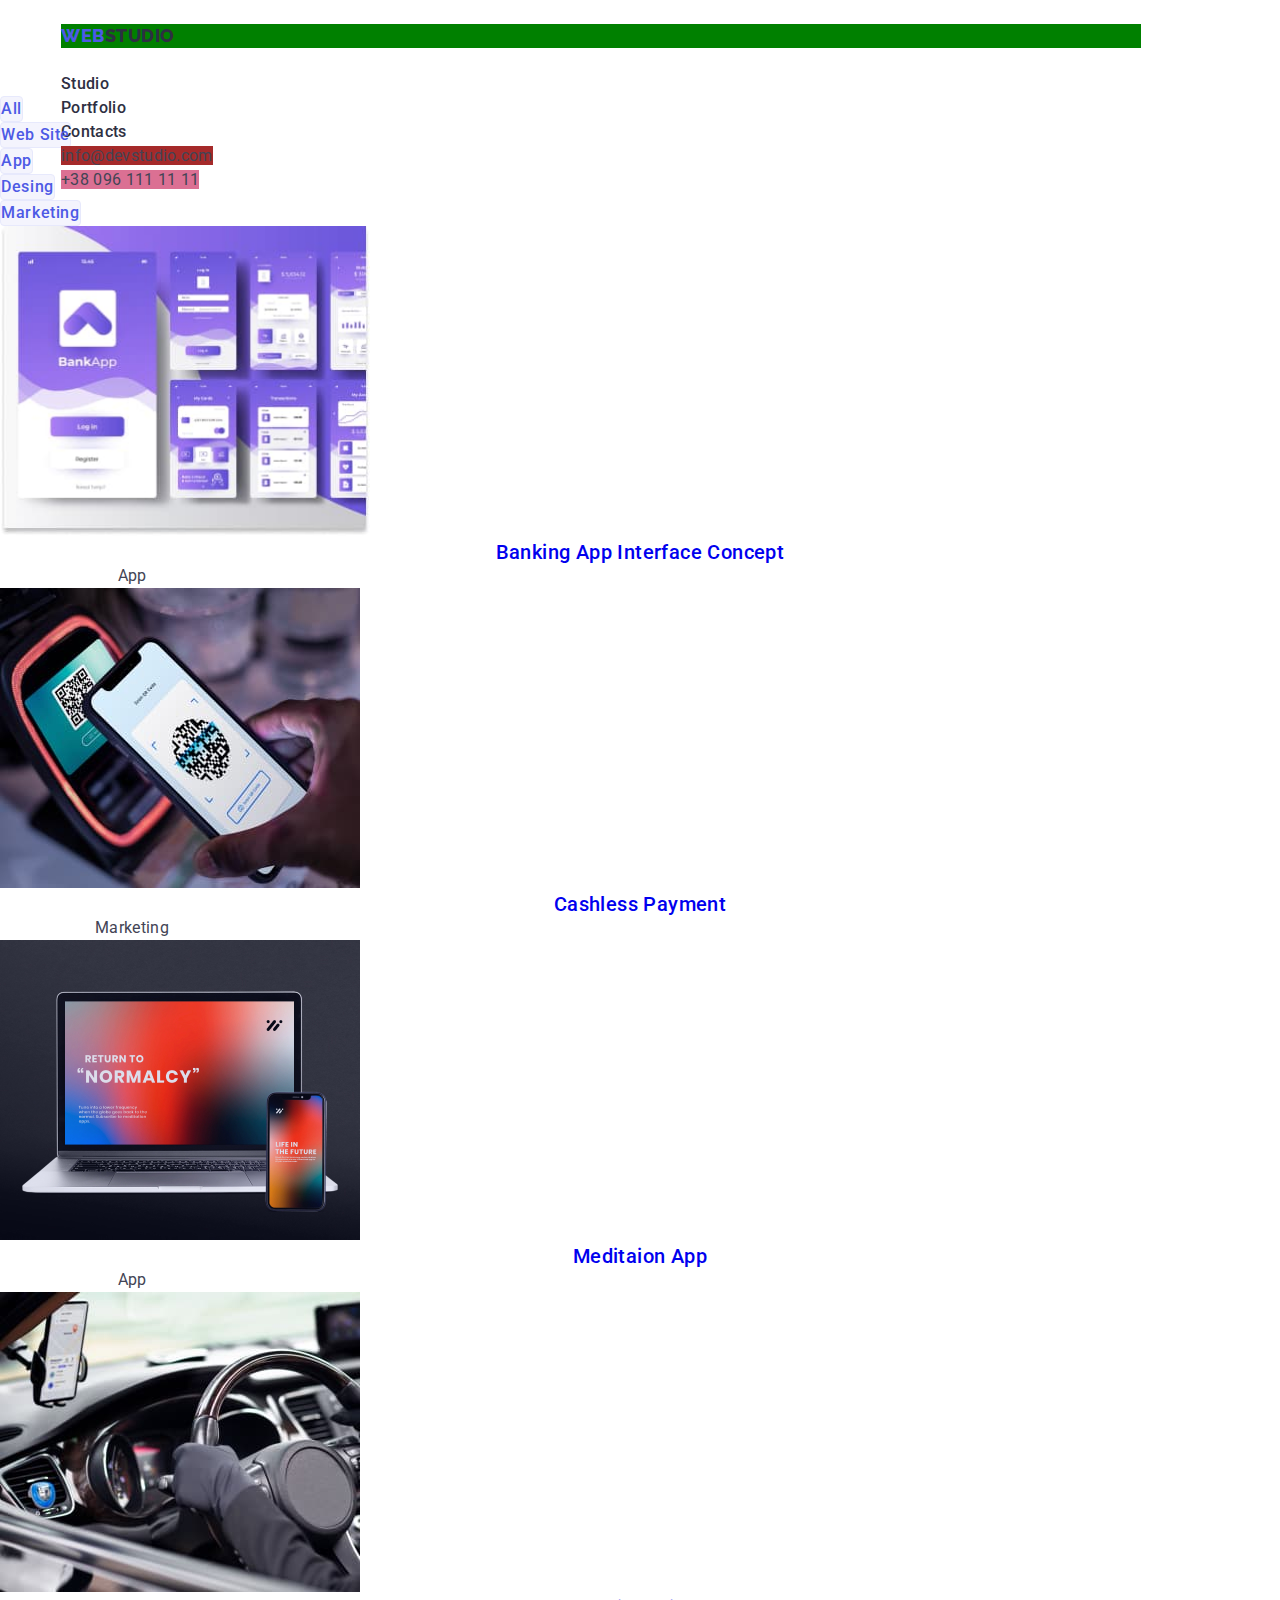
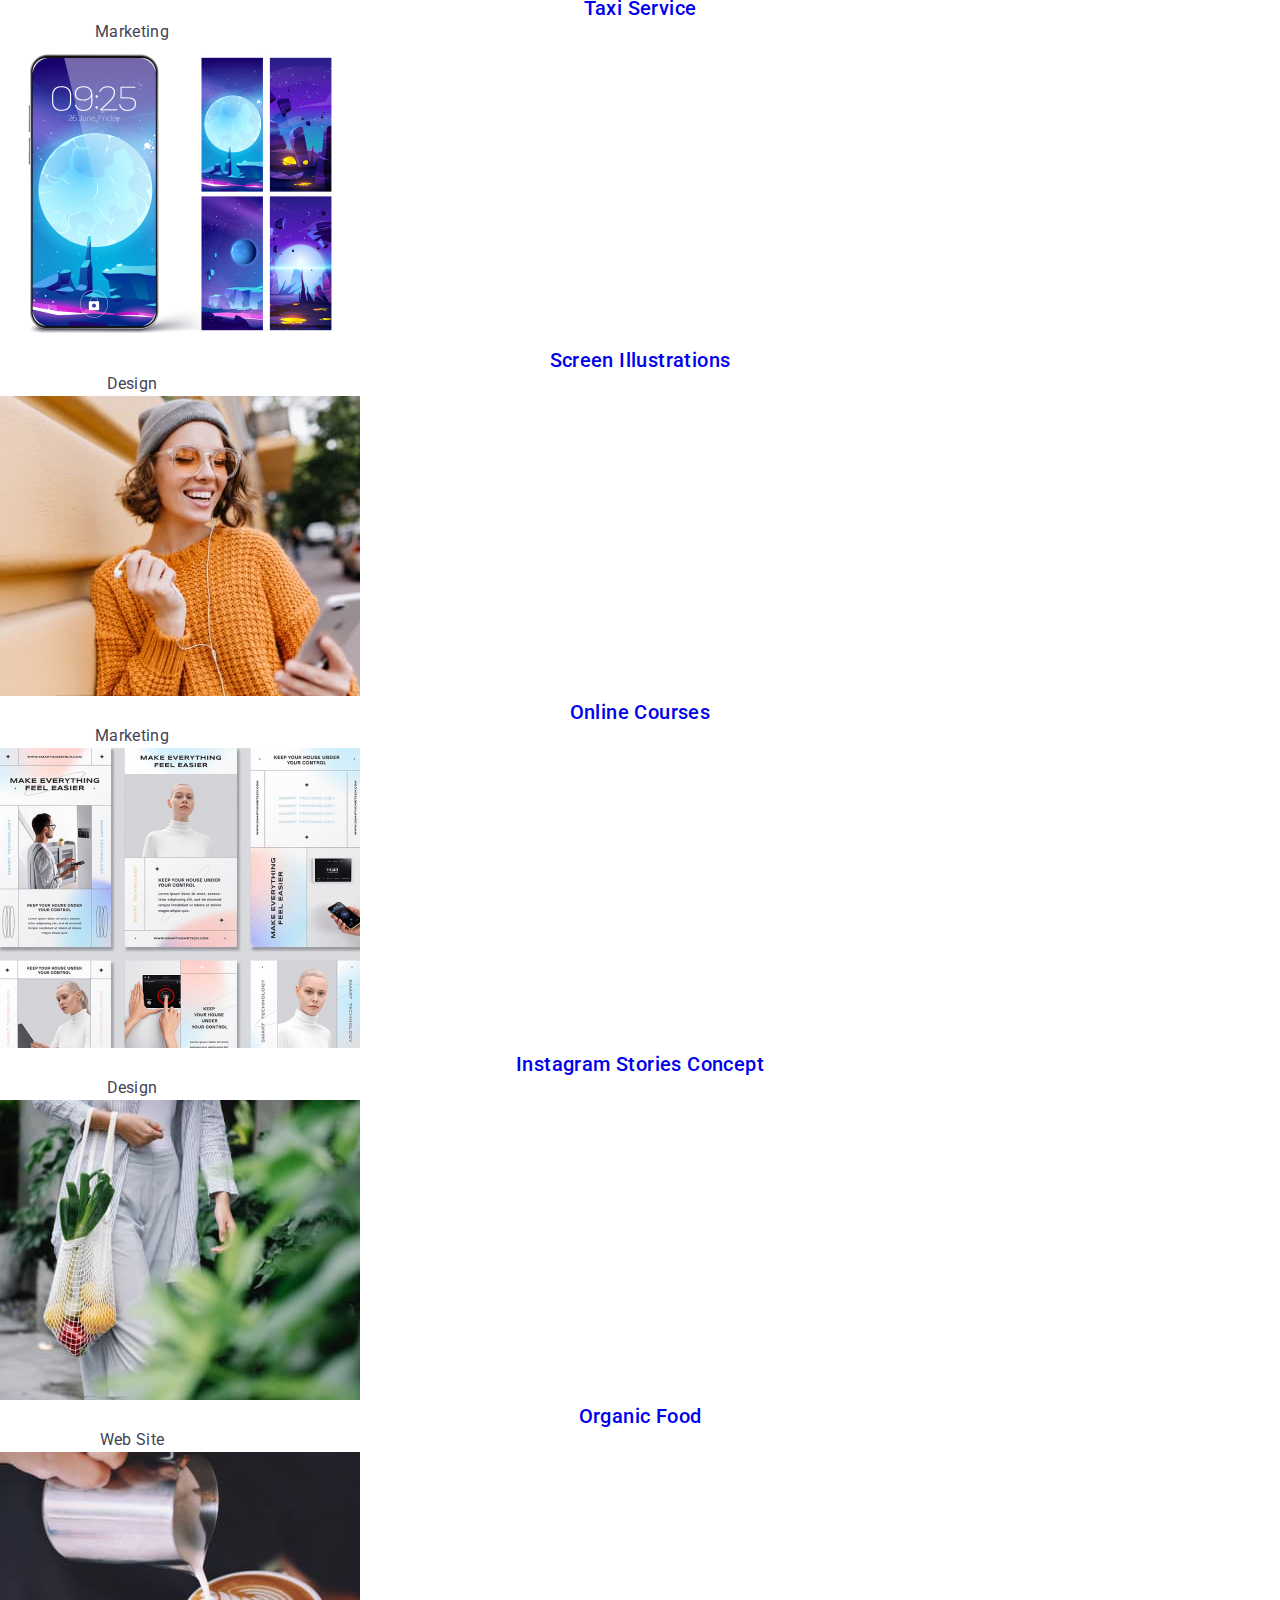
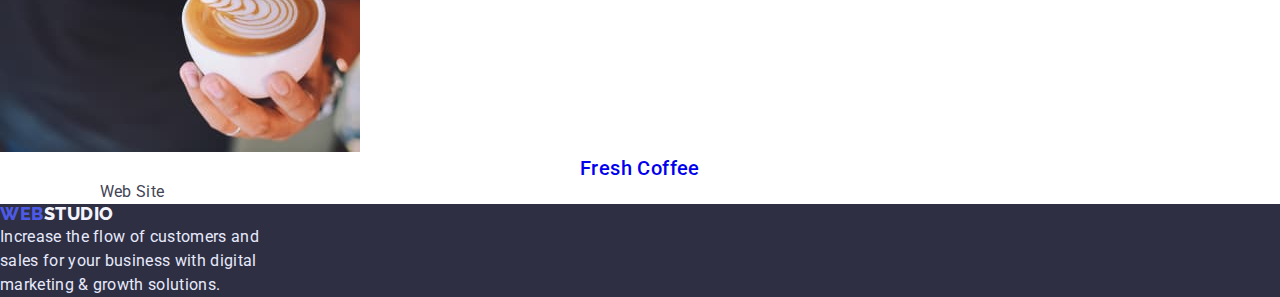
==== portfolio.html @ 1b5f2cb6 "Add files via upload" ====
<!DOCTYPE html>
<html lang="en">
<head>
    <meta charset="UTF-8">
    <meta http-equiv="X-UA-Compatible" content="IE=edge">
    <meta name="viewport" content="width=device-width, initial-scale=1.0">
    <title>Portfolio</title>

    <link rel="stylesheet" href="https://cdnjs.cloudflare.com/ajax/libs/modern-normalize/1.1.0/modern-normalize.min.css" 
    integrity="sha512-wpPYUAdjBVSE4KJnH1VR1HeZfpl1ub8YT/NKx4PuQ5NmX2tKuGu6U/JRp5y+Y8XG2tV+wKQpNHVUX03MfMFn9Q==" 
    crossorigin="anonymous" 
    referrerpolicy="no-referrer" 
    />

    <link rel="preconnect" href="https://fonts.googleapis.com">
    <link rel="preconnect" href="https://fonts.gstatic.com" crossorigin>
    <link href="https://fonts.googleapis.com/css2?family=Raleway:wght@800&family=Roboto:wght@400;500;700;900&display=swap" rel="stylesheet"
    />

    <link rel="stylesheet" href="./css/styles.css"
    />

<body>
    <header class="header">
        <div class="container">
            <nav>  
                <a class="link-logo" href="./index.html"><span>Web</span> Studio</a>
                <ul>
                    <li class="list"> 
                        <a class="site-nav" href="./index.html">Studio</a>
                    </li>
                    <li class="list">
                        <a class="site-nav" href="./portfolio.html">Portfolio</a>
                    </li>
                    <li class="list">
                        <a class="site-nav" href="#">Contacts</a>
                    </li>
                </ul>
            </nav>
            <ul>
                <li class="list"><a class="site-link mail-position" href="mailto:info@devstudio.com">info@devstudio.com</a></li>
                <li class="list"><a class="site-link tell-position" href="tell:+380961111111">+38 096 111 11 11</a></li>
            </ul> 
        </div>
    </header>

    <main>
        <section>
            <h1 class="visually-hidden" >Gallery</h1>
            <ul>
                <li class="list">
                    <button class="btn" type="button" >All</button>
                </li>

                <li class="list">
                    <button class="btn" type="button" >Web Site</button>
                </li>

                <li class="list">
                    <button class="btn" type="button" >App</button>
                </li>

                <li class="list">
                    <button class="btn" type="button" >Desing</button>
                </li>

                <li class="list">
                    <button class="btn" type="button" >Marketing</button>
                </li>

            </li>  
            <ul>
                <li class="list"> 
                    <a class="work-examples" href="#">
                        <img width="370" src="./images/banking-app.jpg" alt="Banking app" >
                        <div class="">
                            <h2 class="heading-three">Banking App Interface Concept</h2>
                        </div>
                        <div>
                        <p class="text-about" >App</p>
                        </div>
                    </a>
                </li>
                <li class="list">
                    <a class="work-examples" href="#">
                        <img width="360" src="./images/cashless-payment.jpg" alt="Cashless Payment" >
                        <h2 class="heading-three">Cashless Payment</h2>
                        <p class="text-about" >Marketing</p>
                </li>
                <li class="list">
                    <a class="work-examples" href="#">
                        <img width="360" src="./images/meditaion-app.jpg" alt="Laptop" >
                        <h2 class="heading-three">Meditaion App</h2>
                        <p class="text-about" >App</p>
                    </a>
                </li>
                <li class="list">
                    <a class="work-examples" href="#">
                        <img width="360" src="./images/taxi.jpg" alt="Car" >
                        <h2 class="heading-three">Taxi Service</h2>
                        <p class="text-about" >Marketing</p>
                    </a>
                </li>
                <li class="list">
                    <a class="work-examples" href="#">
                        <img width="360" src="./images/screenshoots.jpg" alt="Screenshoots" >
                        <h2 class="heading-three">Screen Illustrations</h2>
                        <p class="text-about" >Design</p>
                    </a>
                </li>
                <li class="list">
                    <a class="work-examples" href="#">
                        <img width="360" src="./images/online-courses.jpg" alt="The girl is talking" >
                        <h2 class="heading-three">Online Courses</h2>
                        <p class="text-about" >Marketing</p>
                    </a>
                </li>
                <li class="list">
                    <a class="work-examples" href="#">
                        <img width="360" src="./images/instagram-stories.jpg" alt="Instagram Stories Concept" >
                        <h2 class="heading-three">Instagram Stories Concept</h2>
                        <p class="text-about" >Design</p>
                    </a>
                </li>
                <li class="list">
                    <a class="work-examples" href="#">
                        <img width="360" src="./images/organic-food.jpg" alt="Organic Food" >
                        <h2 class="heading-three">Organic Food</h2>
                        <p class="text-about" >Web Site</p>
                    </a>
                </li>
                <li class="list">
                    <a class="work-examples" href="#">
                        <img width="360" src="./images/fresh-coffee.jpg" alt="Fresh Coffee" >
                        <h2 class="heading-three">Fresh Coffee</h2>
                        <p class="text-about" >Web Site</p>
                    </a>
                </li>
            </ul>
        </section>
        
    </main>
    
    <footer class="footer" >
        <a class="link-logo-footer" href="./index.html"><span>Web</span> Studio</a>
        <p class="footer-p">Increase the flow of customers and sales for your business with digital marketing & growth solutions.</p>
    </footer>
</body>
</html>
---- css/styles.css ----
body{
    font-family: 'Roboto', sans-serif;
    color: var(--navy-blue);
    background-color:var(--snow-white);
}

 :root{
    --snow-white: #ffffff;
    --iris : #4D5AE5;
    --ocean: #404BBF;
    --navy-blue: #2E2F42;
    --green: #31D0AA;
    --slate: #434455;
    --light-slate: #8E8F99;
    --cornflower: #E7E9FC;
    --cloud: #F4F4FD;

    --main-margin: 120px;
 }

 *,
 *::before,
 *::after {
    margin: 0;
    padding: 0;
 }

.container{
    max-width: 1158px;
    margin: 0 auto;
    padding-left: 15px;
    padding-right: 15px;
}

/* Приховування заголовка */

 .visually-hidden {
    position: absolute;
    width: 1px;
    height: 1px;
    margin: -1px;
    border: 0;
    padding: 0;
    
    white-space: nowrap;
    clip-path: inset(100%);
    clip: rect(0 0 0 0);
    overflow: hidden;
  }

/* GENERAL CLASSES*/
/*HEADER*/

.header{
    height: 72px;
}

.link-logo{
    font-family: 'Raleway';
    font-weight: 800;
    font-size: 18px;
    line-height: 1.33;
    display: flex;
    align-items: center;
    letter-spacing: 0.03em;
    text-transform: uppercase;
    color: var(--navy-blue);
    text-decoration: none;

    margin-top: 24px;
    margin-bottom: 24px;
    margin-right: 78px;
    background-color: green;
}

.link-logo span{
    font-family: 'Raleway';
    font-weight: 800;
    font-size: 18px;
    line-height: 1.33;
    display: flex;
    align-items: center;
    letter-spacing: 0.03em;
    text-transform: uppercase;
    color: var(--iris);
    text-decoration: none;
}

.position{
    display:flex;
}

.site-position{
    margin-top: 24px;
    margin-bottom: 24px;
    margin-right: 332px;
    background-color: red;
}

.list{
list-style: none;
}

.nav-position {
    margin: 0 40px;
}

.site-nav {
    font-weight: 500;
    font-size: 16px;
    line-height: 1.5;
    letter-spacing: 0.02em;
    color: var(--navy-blue);
    text-decoration: none;
}


.site-nav:hover,
.site-nav:focus {
    font-weight: 500;
    font-size: 16px;
    line-height: 1.5;
    letter-spacing: 0.02em;
    color: var(--ocean);
}

.site-link {
    font-size: 16px;
    line-height: 1.5;
    letter-spacing: 0.02em;
    color: var(--slate);
    text-decoration: none;
}

.mail-position{
    background-color: brown;
    margin-top: 24px;
    margin-bottom: 24px;
    margin-right: 40px;
}

.tell-position {
    background-color: palevioletred;
    margin-top: 24px;
    margin-bottom: 24px;
    margin-right: 156px;
}

.site-link:hover,
.site-link:focus {
    font-size: 16px;
    line-height: 1.5;
    letter-spacing: 0.02em;
    color: var(--ocean);
}

/*MAIN*/

.section {
    margin-top: var(--main-margin);
}
.section-one {
    background-color: var(--navy-blue);
    width: 1440px;
    height: 600px;

}

.hero-title {
    font-weight: 700;
    font-size: 56px;
    line-height: 1.07;
    text-align: center;
    letter-spacing: 0.02em;
    color: var(--snow-white);

    padding: 188px 473px 48px 473px;
}

.button-service {
    font-family: inherit;
    font-weight: 500;
    font-size: 16px;
    line-height: 1.5;
    display: flex;
    align-items: center;
    letter-spacing: 0.04em;
    color: var(--snow-white);

    background-color: var(--iris);
    box-shadow: 0px 4px 4px rgba(0, 0, 0, 0.15);
    border-radius: 4px;

    padding: 16px 32px;
    margin: 0 635px 188px 646px;

}

.button-service:hover {
    background: var(--ocean);
    cursor: pointer;
} 

.section-three{
    background-color: var(--cloud);

    padding: 120px 156px 120px 156px;
}

.heading-two{
    font-weight: 700;
    font-size: 36px;
    line-height: 1.11;
    text-align: center;
    letter-spacing: 0.02em;
    text-transform: capitalize;

    margin-bottom: 72px;

}

.team-list{
    background-color: var(--snow-white);
    max-width: 264px;
    min-width: 264px;
}

.heading-position{
   padding: 32px 16px;
    background-color: gold;
}

.heading-position h3{
    margin-top: 0;
    margin-bottom: 8px;
    background-color: red;
}

.heading-position p {

background-color: green;
}

.heading-three{
    font-weight: 500;
    font-size: 20px;
    line-height: 1.2;
    text-align: center;
    letter-spacing: 0.02em;
}

.text-about {
    font-size: 16px;
    line-height: 1.5;
    text-align: center;
    letter-spacing: 0.02em;
    color: var(--slate);

    max-width: 264px;
}

/* FOOTER*/

.footer {
    background-color: var(--navy-blue);
}

.footer-p {
    font-size: 16px;
    line-height: 1.5;
    letter-spacing: 0.02em;
    color: var(--cornflower);

    max-width: 264px;
}

.link-logo-footer {
    font-family: 'Raleway';
    font-weight: 800;
    font-size: 18px;
    line-height: 1.16;
    display: flex;
    align-items: center;
    letter-spacing: 0.03em;
    text-transform: uppercase;
    color: var(--cloud);
    text-decoration: none;
}

.link-logo-footer span {
    font-family: 'Raleway';
    font-weight: 800;
    font-size: 18px;
    line-height: 1.16;
    display: flex;
    align-items: center;
    letter-spacing: 0.03em;
    text-transform: uppercase;
    color: var(--iris);
    text-decoration: none;
}

/*PORTFOLIO CLASSES*/

.btn {
    background: var(--cloud);
    border: 1px solid var(--cornflower);
    border-radius: 4px;

    font-family: inherit;
    font-weight: 500;
    font-size: 16px;
    line-height: 1.5;
    display: flex;
    align-items: center;
    text-align: center;
    letter-spacing: 0.04em;
    color: var(--iris);
}

.btn:hover,
.btn:focus {
    cursor: pointer;

    background: var(--ocean);
    box-shadow: 0px 3px 1px rgba(0, 0, 0, 0.1), 0px 2px 1px rgba(0, 0, 0, 0.08), 0px 2px 2px rgba(0, 0, 0, 0.12);
    border-radius: 4px;

    font-weight: 500;
    font-size: 16px;
    line-height: 1.5;
    display: flex;
    align-items: center;
    letter-spacing: 0.04em;
    color: var(--snow-white);
}

.work-examples  {
    text-decoration: none;
}
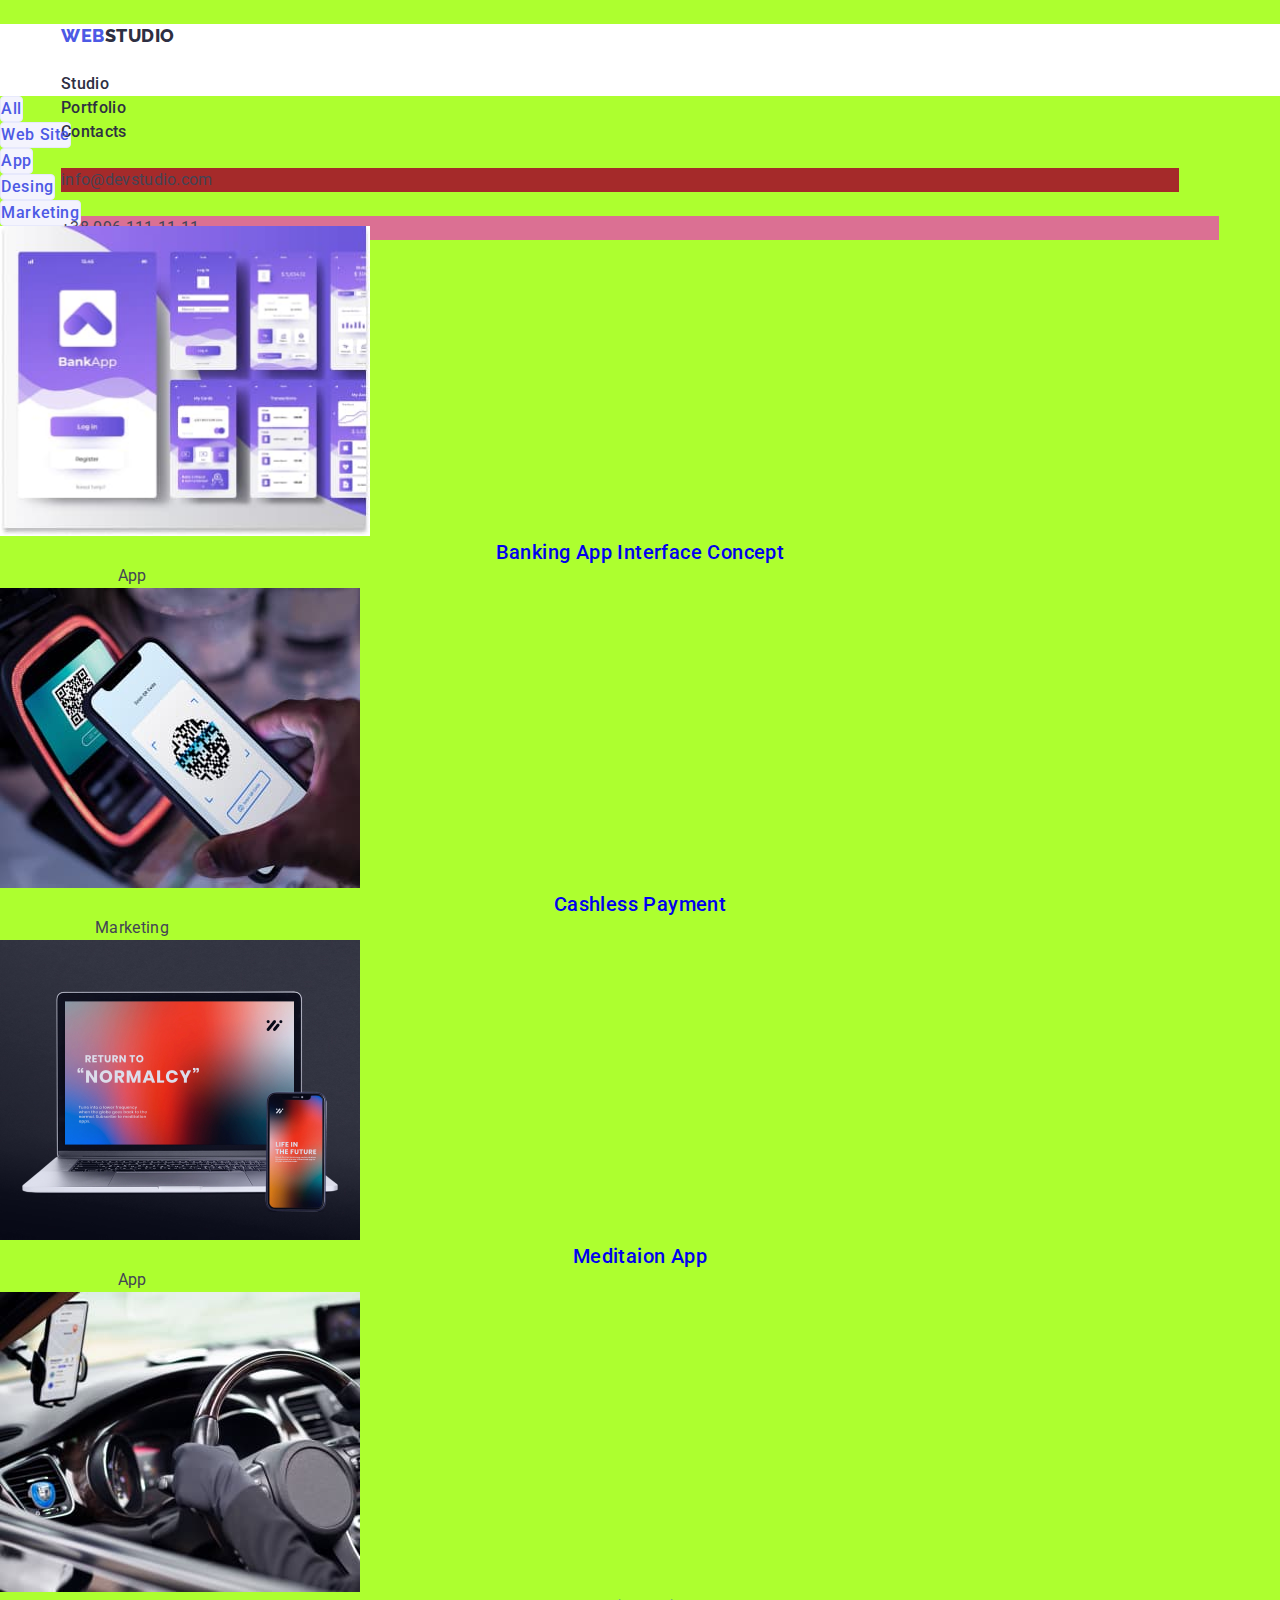
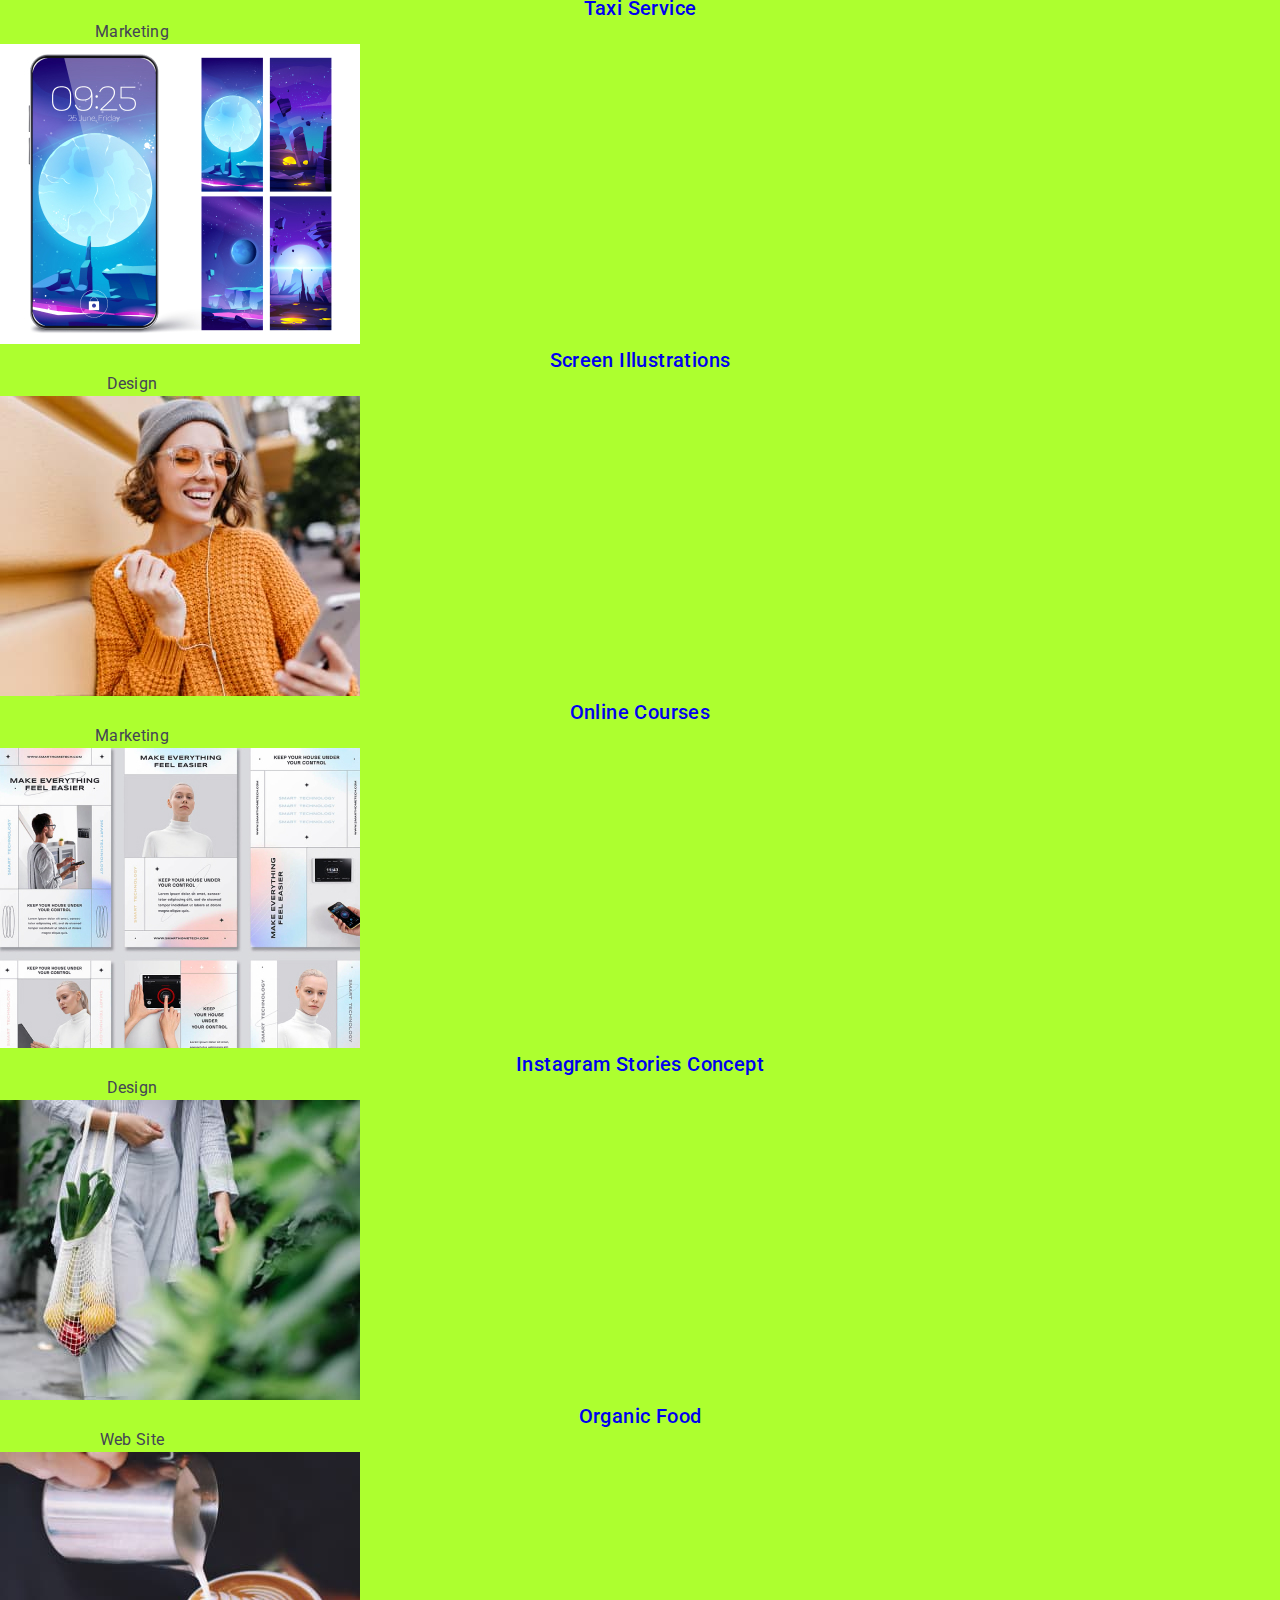
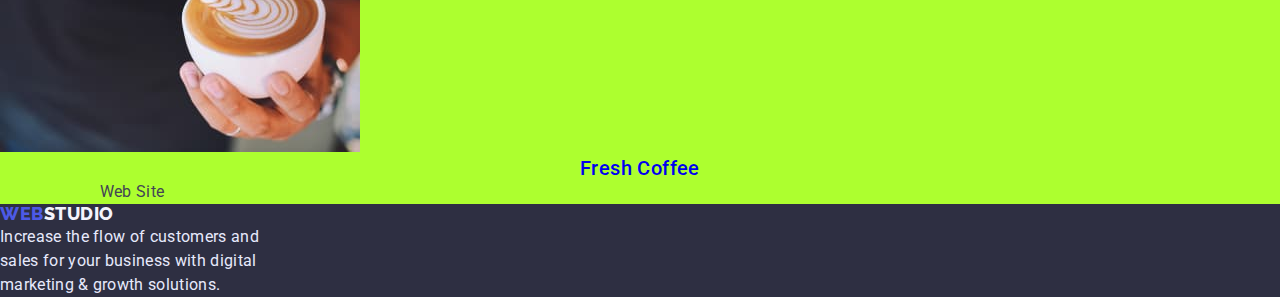
==== commit 83044430: "k" ====
--- a/portfolio.html
+++ b/portfolio.html
@@ -38,8 +38,8 @@
                 </ul>
             </nav>
             <ul>
-                <li class="list"><a class="site-link mail-position" href="mailto:info@devstudio.com">info@devstudio.com</a></li>
-                <li class="list"><a class="site-link tell-position" href="tell:+380961111111">+38 096 111 11 11</a></li>
+                <li class="list mail-position"><a class="site-link" href="mailto:info@devstudio.com">info@devstudio.com</a></li>
+                <li class="list tell-position"><a class="site-link" href="tell:+380961111111">+38 096 111 11 11</a></li>
             </ul> 
         </div>
     </header>
--- a/css/styles.css
+++ b/css/styles.css
@@ -1,7 +1,7 @@
 body{
     font-family: 'Roboto', sans-serif;
     color: var(--navy-blue);
-    background-color:var(--snow-white);
+    background-color:greenyellow;
 }
 
  :root{
@@ -53,6 +53,7 @@
 
 .header{
     height: 72px;
+    background-color: var(--snow-white);
 }
 
 .link-logo{
@@ -60,7 +61,7 @@
     font-weight: 800;
     font-size: 18px;
     line-height: 1.33;
-    display: flex;
+    display: flex; 
     align-items: center;
     letter-spacing: 0.03em;
     text-transform: uppercase;
@@ -70,7 +71,7 @@
     margin-top: 24px;
     margin-bottom: 24px;
     margin-right: 78px;
-    background-color: green;
+
 }
 
 .link-logo span{
@@ -94,7 +95,7 @@
     margin-top: 24px;
     margin-bottom: 24px;
     margin-right: 332px;
-    background-color: red;
+
 }
 
 .list{
@@ -143,7 +144,6 @@
     background-color: palevioletred;
     margin-top: 24px;
     margin-bottom: 24px;
-    margin-right: 156px;
 }
 
 .site-link:hover,
@@ -161,9 +161,10 @@
 }
 .section-one {
     background-color: var(--navy-blue);
+    /*
     width: 1440px;
+    */
     height: 600px;
-
 }
 
 .hero-title {
@@ -174,7 +175,7 @@
     letter-spacing: 0.02em;
     color: var(--snow-white);
 
-    padding: 188px 473px 48px 473px;
+    padding: 188px 317px 48px 317px;
 }
 
 .button-service {
@@ -192,7 +193,7 @@
     border-radius: 4px;
 
     padding: 16px 32px;
-    margin: 0 635px 188px 646px;
+    margin: 0 auto 188px auto;
 
 }
 
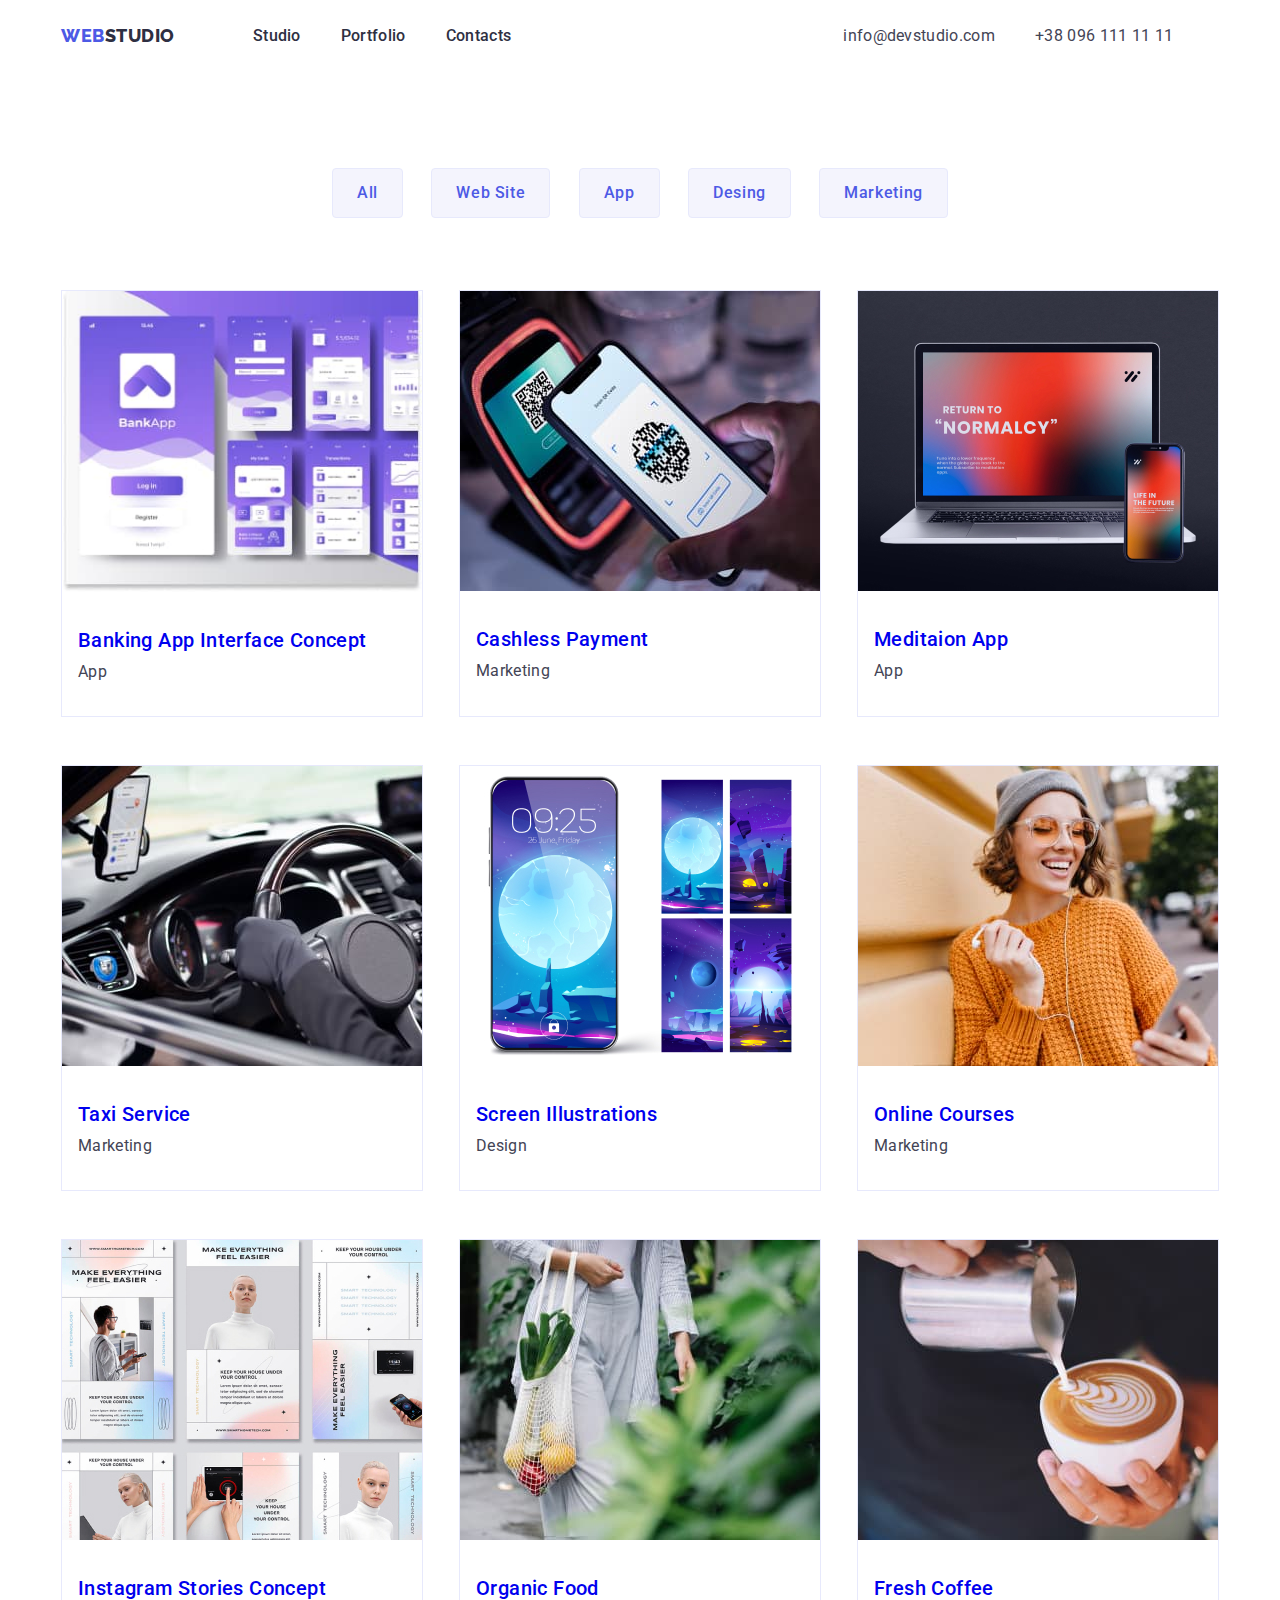
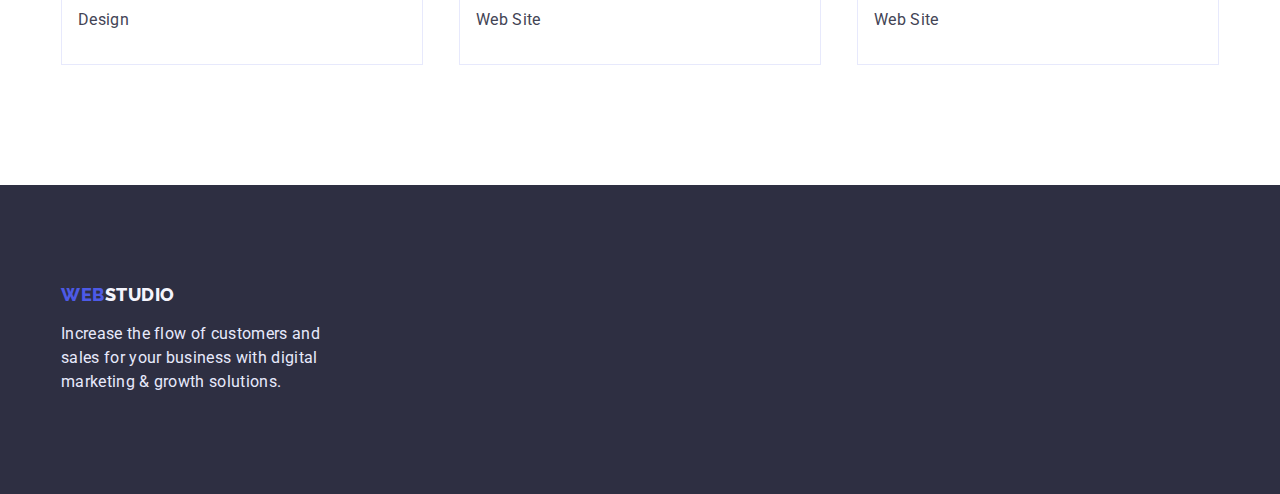
==== commit 17ef64b8: "Finished the third homework" ====
--- a/portfolio.html
+++ b/portfolio.html
@@ -22,14 +22,14 @@
 
 <body>
     <header class="header">
-        <div class="container">
-            <nav>  
+        <div class="container position">
+            <nav class="position">  
                 <a class="link-logo" href="./index.html"><span>Web</span> Studio</a>
-                <ul>
+                <ul class="position site-position">
                     <li class="list"> 
                         <a class="site-nav" href="./index.html">Studio</a>
                     </li>
-                    <li class="list">
+                    <li class="list nav-position">
                         <a class="site-nav" href="./portfolio.html">Portfolio</a>
                     </li>
                     <li class="list">
@@ -37,7 +37,7 @@
                     </li>
                 </ul>
             </nav>
-            <ul>
+            <ul class="position">
                 <li class="list mail-position"><a class="site-link" href="mailto:info@devstudio.com">info@devstudio.com</a></li>
                 <li class="list tell-position"><a class="site-link" href="tell:+380961111111">+38 096 111 11 11</a></li>
             </ul> 
@@ -45,9 +45,10 @@
     </header>
 
     <main>
-        <section>
+        <div class="container">
+        <section class="btn-section">
             <h1 class="visually-hidden" >Gallery</h1>
-            <ul>
+            <ul class="position btn-position">
                 <li class="list">
                     <button class="btn" type="button" >All</button>
                 </li>
@@ -67,69 +68,67 @@
                 <li class="list">
                     <button class="btn" type="button" >Marketing</button>
                 </li>
+            </ul>  
 
-            </li>  
-            <ul>
-                <li class="list"> 
+            <ul class="product-position">
+                <li class="product-list"> 
                     <a class="work-examples" href="#">
-                        <img width="370" src="./images/banking-app.jpg" alt="Banking app" >
-                        <div class="">
-                            <h2 class="heading-three">Banking App Interface Concept</h2>
-                        </div>
-                        <div>
+                        <img width="360" src="./images/banking-app.jpg" alt="Banking app" >
+                        <h2 class="heading-three">Banking App Interface Concept</h2>
                         <p class="text-about" >App</p>
-                        </div>
                     </a>
                 </li>
-                <li class="list">
+                <li class="product-list">
                     <a class="work-examples" href="#">
                         <img width="360" src="./images/cashless-payment.jpg" alt="Cashless Payment" >
                         <h2 class="heading-three">Cashless Payment</h2>
                         <p class="text-about" >Marketing</p>
+                    </a>    
                 </li>
-                <li class="list">
+                <li class="product-list">
                     <a class="work-examples" href="#">
                         <img width="360" src="./images/meditaion-app.jpg" alt="Laptop" >
                         <h2 class="heading-three">Meditaion App</h2>
                         <p class="text-about" >App</p>
                     </a>
+
                 </li>
-                <li class="list">
+                <li class="product-list">
                     <a class="work-examples" href="#">
                         <img width="360" src="./images/taxi.jpg" alt="Car" >
                         <h2 class="heading-three">Taxi Service</h2>
                         <p class="text-about" >Marketing</p>
                     </a>
                 </li>
-                <li class="list">
+                <li class="product-list">
                     <a class="work-examples" href="#">
                         <img width="360" src="./images/screenshoots.jpg" alt="Screenshoots" >
                         <h2 class="heading-three">Screen Illustrations</h2>
                         <p class="text-about" >Design</p>
                     </a>
                 </li>
-                <li class="list">
+                <li class="product-list">
                     <a class="work-examples" href="#">
                         <img width="360" src="./images/online-courses.jpg" alt="The girl is talking" >
                         <h2 class="heading-three">Online Courses</h2>
                         <p class="text-about" >Marketing</p>
                     </a>
                 </li>
-                <li class="list">
+                <li class="product-list">
                     <a class="work-examples" href="#">
                         <img width="360" src="./images/instagram-stories.jpg" alt="Instagram Stories Concept" >
                         <h2 class="heading-three">Instagram Stories Concept</h2>
                         <p class="text-about" >Design</p>
                     </a>
                 </li>
-                <li class="list">
+                <li class="product-list">
                     <a class="work-examples" href="#">
                         <img width="360" src="./images/organic-food.jpg" alt="Organic Food" >
                         <h2 class="heading-three">Organic Food</h2>
                         <p class="text-about" >Web Site</p>
                     </a>
                 </li>
-                <li class="list">
+                <li class="product-list">
                     <a class="work-examples" href="#">
                         <img width="360" src="./images/fresh-coffee.jpg" alt="Fresh Coffee" >
                         <h2 class="heading-three">Fresh Coffee</h2>
@@ -138,12 +137,13 @@
                 </li>
             </ul>
         </section>
-        
+        </div>
     </main>
-    
     <footer class="footer" >
-        <a class="link-logo-footer" href="./index.html"><span>Web</span> Studio</a>
-        <p class="footer-p">Increase the flow of customers and sales for your business with digital marketing & growth solutions.</p>
+        <div class="container">
+            <a class="link-logo-footer" href="./index.html"><span>Web</span> Studio</a>
+            <p class="footer-p">Increase the flow of customers and sales for your business with digital marketing & growth solutions.</p>
+        </div>
     </footer>
 </body>
 </html>--- a/css/styles.css
+++ b/css/styles.css
@@ -1,7 +1,7 @@
 body{
     font-family: 'Roboto', sans-serif;
     color: var(--navy-blue);
-    background-color:greenyellow;
+
 }
 
  :root{
@@ -15,7 +15,7 @@
     --cornflower: #E7E9FC;
     --cloud: #F4F4FD;
 
-    --main-margin: 120px;
+    --main-margin: 60px;
  }
 
  *,
@@ -87,7 +87,7 @@
     text-decoration: none;
 }
 
-.position{
+.position {
     display:flex;
 }
 
@@ -99,8 +99,10 @@
 }
 
 .list{
-list-style: none;
-}
+    list-style: none;
+
+}
+
 
 .nav-position {
     margin: 0 40px;
@@ -134,14 +136,14 @@
 }
 
 .mail-position{
-    background-color: brown;
+
     margin-top: 24px;
     margin-bottom: 24px;
     margin-right: 40px;
 }
 
 .tell-position {
-    background-color: palevioletred;
+
     margin-top: 24px;
     margin-bottom: 24px;
 }
@@ -157,7 +159,8 @@
 /*MAIN*/
 
 .section {
-    margin-top: var(--main-margin);
+    padding:60px 0;
+
 }
 .section-one {
     background-color: var(--navy-blue);
@@ -165,6 +168,7 @@
     width: 1440px;
     */
     height: 600px;
+    margin-bottom: 60px;
 }
 
 .hero-title {
@@ -202,10 +206,11 @@
     cursor: pointer;
 } 
 
+
 .section-three{
     background-color: var(--cloud);
-
-    padding: 120px 156px 120px 156px;
+    margin-top: 60px;
+    padding-bottom: 120px;
 }
 
 .heading-two{
@@ -216,49 +221,60 @@
     letter-spacing: 0.02em;
     text-transform: capitalize;
 
+    margin-top: 60px;
     margin-bottom: 72px;
 
+}
+
+.piсture-position{
+    padding: 0 24px;
 }
 
 .team-list{
     background-color: var(--snow-white);
     max-width: 264px;
-    min-width: 264px;
+    margin-right: 24px;
+}
+
+.team-list:last-child {
+    margin-right: 0;
 }
 
 .heading-position{
-   padding: 32px 16px;
-    background-color: gold;
+    padding: 32px 16px;
+
 }
 
 .heading-position h3{
     margin-top: 0;
     margin-bottom: 8px;
-    background-color: red;
-}
-
-.heading-position p {
-
-background-color: green;
+
 }
 
 .heading-three{
     font-weight: 500;
     font-size: 20px;
     line-height: 1.2;
-    text-align: center;
-    letter-spacing: 0.02em;
+    letter-spacing: 0.02em;
+}
+
+.heading-three-position {
+    margin-bottom: 8px;
+    margin-right: 24px;
 }
 
 .text-about {
     font-size: 16px;
     line-height: 1.5;
-    text-align: center;
     letter-spacing: 0.02em;
     color: var(--slate);
-
     max-width: 264px;
 }
+
+.text-about-position{
+        margin-right: 24px;
+}
+
 
 /* FOOTER*/
 
@@ -273,6 +289,7 @@
     color: var(--cornflower);
 
     max-width: 264px;
+    padding-bottom: 100px;
 }
 
 .link-logo-footer {
@@ -286,6 +303,9 @@
     text-transform: uppercase;
     color: var(--cloud);
     text-decoration: none;
+
+    padding-top: 100px ;
+    padding-bottom: 16px;
 }
 
 .link-logo-footer span {
@@ -317,6 +337,17 @@
     text-align: center;
     letter-spacing: 0.04em;
     color: var(--iris);
+
+    padding: 12px 24px;
+}
+
+
+.btn-position{
+    margin: 96px 271px 72px;
+    justify-content: space-between;
+}
+
+.btn-section{
 }
 
 .btn:hover,
@@ -338,4 +369,29 @@
 
 .work-examples  {
     text-decoration: none;
-}
+
+}
+.work-examples h2{
+    padding: 32px 0 8px 16px;
+}
+
+.work-examples p{
+    padding: 0 0 32px 16px;
+}
+
+.product-position{
+    display: flex;
+    flex-wrap: wrap;
+    justify-content: space-between;
+}
+
+.product-list{
+    list-style: none;
+    border: 1px solid var(--cornflower);
+    margin-bottom: 48px;
+}
+
+.product-list:nth-child(n + 7) {
+    margin-bottom: 120px;
+
+}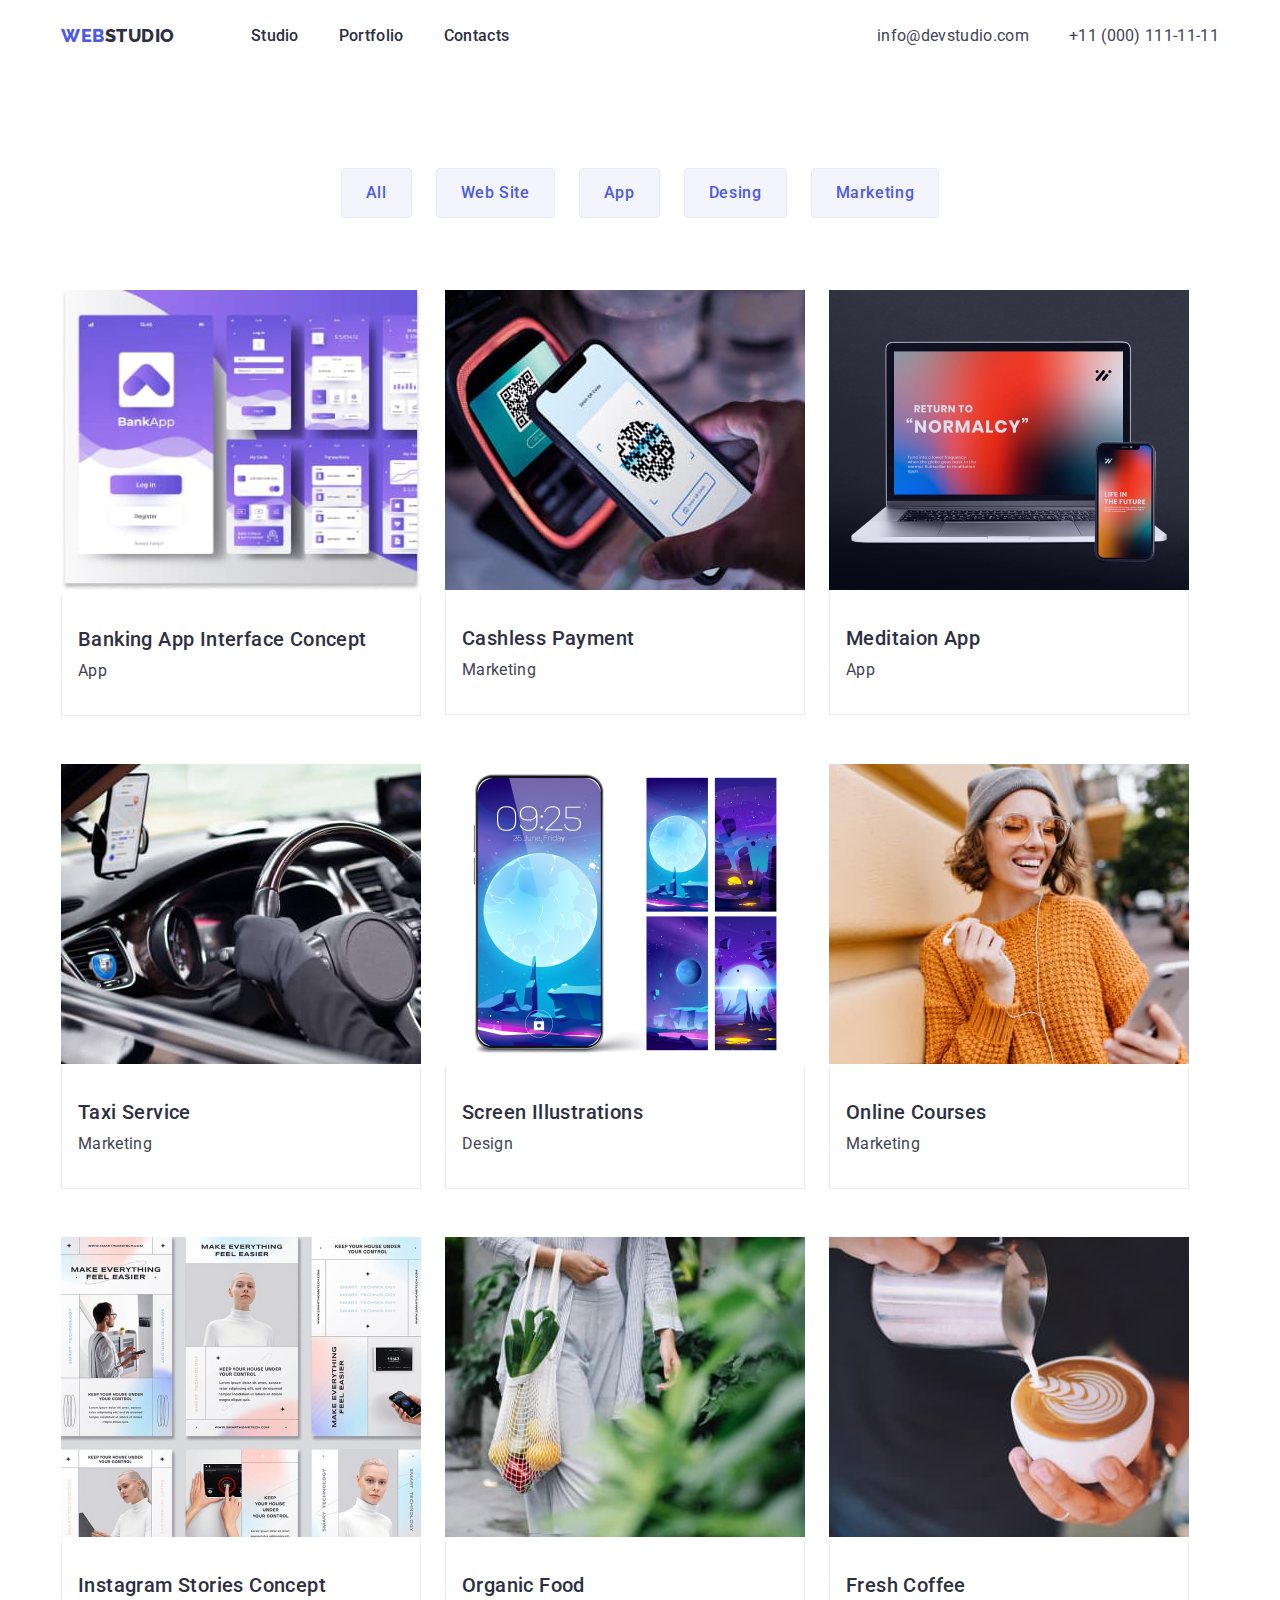
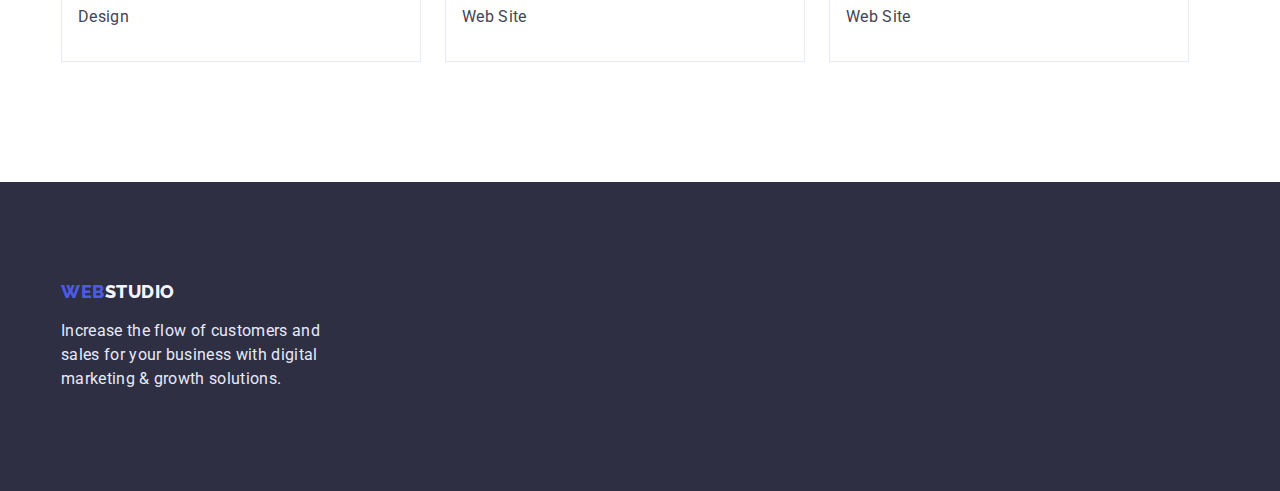
==== commit 52c38ff8: "correction" ====
--- a/portfolio.html
+++ b/portfolio.html
@@ -37,107 +37,126 @@
                     </li>
                 </ul>
             </nav>
-            <ul class="position">
+            <ul class="position-contacts">
                 <li class="list mail-position"><a class="site-link" href="mailto:info@devstudio.com">info@devstudio.com</a></li>
-                <li class="list tell-position"><a class="site-link" href="tell:+380961111111">+38 096 111 11 11</a></li>
+                <li class="list tell-position"><a class="site-link" href="tell:+11 (000) 111-11-11">+11 (000) 111-11-11</a></li>
             </ul> 
         </div>
     </header>
 
     <main>
-        <div class="container">
         <section class="btn-section">
-            <h1 class="visually-hidden" >Gallery</h1>
-            <ul class="position btn-position">
-                <li class="list">
-                    <button class="btn" type="button" >All</button>
-                </li>
+            <div class="container">
+                <h1 class="visually-hidden" >Gallery</h1>
+                <ul class="position btn-position">
+                    <li class="list">
+                        <button class="btn" type="button" >All</button>
+                    </li>
 
-                <li class="list">
-                    <button class="btn" type="button" >Web Site</button>
-                </li>
+                    <li class="list">
+                        <button class="btn" type="button" >Web Site</button>
+                    </li>
+    
+                    <li class="list">
+                    <button class="btn" type="button" >App</button>
+                    </li>
+    
+                    <li class="list">
+                        <button class="btn" type="button" >Desing</button>
+                    </li>
+    
+                    <li class="list">
+                        <button class="btn" type="button" >Marketing</button>
+                    </li>
+                    </ul>  
+    
+                <ul class="product-position">
+                    <li class="product-list"> 
+                        <a class="work-examples" href="#">
+                            <img width="360" src="./images/banking-app.jpg" alt="Banking app" >
+                            <div class="product-description">
+                                <h2 class="heading-three">Banking App Interface Concept</h2>
+                                <p class="text-about" >App</p>
+                            </div>
+                        </a>
+                    </li>
 
-                <li class="list">
-                    <button class="btn" type="button" >App</button>
-                </li>
-
-                <li class="list">
-                    <button class="btn" type="button" >Desing</button>
-                </li>
-
-                <li class="list">
-                    <button class="btn" type="button" >Marketing</button>
-                </li>
-            </ul>  
-
-            <ul class="product-position">
-                <li class="product-list"> 
-                    <a class="work-examples" href="#">
-                        <img width="360" src="./images/banking-app.jpg" alt="Banking app" >
-                        <h2 class="heading-three">Banking App Interface Concept</h2>
-                        <p class="text-about" >App</p>
-                    </a>
-                </li>
-                <li class="product-list">
-                    <a class="work-examples" href="#">
-                        <img width="360" src="./images/cashless-payment.jpg" alt="Cashless Payment" >
-                        <h2 class="heading-three">Cashless Payment</h2>
-                        <p class="text-about" >Marketing</p>
-                    </a>    
-                </li>
-                <li class="product-list">
-                    <a class="work-examples" href="#">
-                        <img width="360" src="./images/meditaion-app.jpg" alt="Laptop" >
-                        <h2 class="heading-three">Meditaion App</h2>
-                        <p class="text-about" >App</p>
-                    </a>
-
-                </li>
-                <li class="product-list">
-                    <a class="work-examples" href="#">
-                        <img width="360" src="./images/taxi.jpg" alt="Car" >
-                        <h2 class="heading-three">Taxi Service</h2>
-                        <p class="text-about" >Marketing</p>
-                    </a>
-                </li>
-                <li class="product-list">
-                    <a class="work-examples" href="#">
-                        <img width="360" src="./images/screenshoots.jpg" alt="Screenshoots" >
-                        <h2 class="heading-three">Screen Illustrations</h2>
-                        <p class="text-about" >Design</p>
-                    </a>
-                </li>
-                <li class="product-list">
-                    <a class="work-examples" href="#">
-                        <img width="360" src="./images/online-courses.jpg" alt="The girl is talking" >
-                        <h2 class="heading-three">Online Courses</h2>
-                        <p class="text-about" >Marketing</p>
-                    </a>
-                </li>
-                <li class="product-list">
-                    <a class="work-examples" href="#">
-                        <img width="360" src="./images/instagram-stories.jpg" alt="Instagram Stories Concept" >
-                        <h2 class="heading-three">Instagram Stories Concept</h2>
-                        <p class="text-about" >Design</p>
-                    </a>
-                </li>
-                <li class="product-list">
-                    <a class="work-examples" href="#">
-                        <img width="360" src="./images/organic-food.jpg" alt="Organic Food" >
-                        <h2 class="heading-three">Organic Food</h2>
-                        <p class="text-about" >Web Site</p>
-                    </a>
-                </li>
-                <li class="product-list">
-                    <a class="work-examples" href="#">
-                        <img width="360" src="./images/fresh-coffee.jpg" alt="Fresh Coffee" >
-                        <h2 class="heading-three">Fresh Coffee</h2>
-                        <p class="text-about" >Web Site</p>
-                    </a>
-                </li>
-            </ul>
+                    <li class="product-list">
+                        <a class="work-examples" href="#">
+                            <img width="360" src="./images/cashless-payment.jpg" alt="Cashless Payment" >
+                            <div class="product-description">
+                                <h2 class="heading-three">Cashless Payment</h2>
+                                <p class="text-about" >Marketing</p>
+                            </div>
+                        </a>    
+                    </li>
+                    <li class="product-list">
+                        <a class="work-examples" href="#">
+                            <img width="360" src="./images/meditaion-app.jpg" alt="Laptop" >
+                            <div class="product-description">
+                                <h2 class="heading-three">Meditaion App</h2>
+                                <p class="text-about" >App</p>
+                            </div>
+                        </a>
+    
+                    </li>
+                    <li class="product-list">
+                        <a class="work-examples" href="#">
+                            <img width="360" src="./images/taxi.jpg" alt="Car" >
+                            <div class="product-description">
+                                <h2 class="heading-three">Taxi Service</h2>
+                                <p class="text-about" >Marketing</p>
+                            </div>
+                        </a>
+                    </li>
+                    <li class="product-list">
+                        <a class="work-examples" href="#">
+                            <img width="360" src="./images/screenshoots.jpg" alt="Screenshoots" >
+                            <div class="product-description">
+                                <h2 class="heading-three">Screen Illustrations</h2>
+                                <p class="text-about" >Design</p>
+                            </div>
+                        </a>
+                    </li>
+                    <li class="product-list">
+                        <a class="work-examples" href="#">
+                            <img width="360" src="./images/online-courses.jpg" alt="The girl is talking" >
+                            <div class="product-description">
+                                <h2 class="heading-three">Online Courses</h2>
+                                <p class="text-about" >Marketing</p>
+                            </div>
+                        </a>
+                    </li>
+                    <li class="product-list">
+                        <a class="work-examples" href="#">
+                            <img width="360" src="./images/instagram-stories.jpg" alt="Instagram Stories Concept" >
+                            <div class="product-description">
+                                <h2 class="heading-three">Instagram Stories Concept</h2>
+                                <p class="text-about" >Design</p>
+                            </div>
+                        </a>
+                    </li>
+                    <li class="product-list">
+                        <a class="work-examples" href="#">
+                            <img width="360" src="./images/organic-food.jpg" alt="Organic Food" >
+                            <div class="product-description">
+                                <h2 class="heading-three">Organic Food</h2>
+                                <p class="text-about" >Web Site</p>
+                            </div>
+                        </a>
+                    </li>
+                    <li class="product-list">
+                        <a class="work-examples" href="#">
+                            <img width="360" src="./images/fresh-coffee.jpg" alt="Fresh Coffee" >
+                            <div class="product-description">
+                                <h2 class="heading-three">Fresh Coffee</h2>
+                                <p class="text-about" >Web Site</p>
+                            </div>
+                        </a>
+                    </li>
+                </ul>
+            </div>
         </section>
-        </div>
     </main>
     <footer class="footer" >
         <div class="container">
--- a/css/styles.css
+++ b/css/styles.css
@@ -68,9 +68,9 @@
     color: var(--navy-blue);
     text-decoration: none;
 
-    margin-top: 24px;
-    margin-bottom: 24px;
-    margin-right: 78px;
+    padding-top: 24px;
+    padding-bottom: 24px;
+    margin-right: 76px;
 
 }
 
@@ -89,13 +89,17 @@
 
 .position {
     display:flex;
+
+}
+
+.position-contacts {
+    display: flex;
+    margin-left: auto;
 }
 
 .site-position{
-    margin-top: 24px;
-    margin-bottom: 24px;
-    margin-right: 332px;
-
+    padding-top: 24px;
+    padding-bottom: 24px;
 }
 
 .list{
@@ -115,6 +119,7 @@
     letter-spacing: 0.02em;
     color: var(--navy-blue);
     text-decoration: none;
+
 }
 
 
@@ -136,16 +141,15 @@
 }
 
 .mail-position{
-
-    margin-top: 24px;
-    margin-bottom: 24px;
+    padding-top: 24px;
+    padding-bottom: 24px;
     margin-right: 40px;
 }
 
 .tell-position {
 
-    margin-top: 24px;
-    margin-bottom: 24px;
+    padding-top: 24px;
+    padding-bottom: 24px;
 }
 
 .site-link:hover,
@@ -159,16 +163,13 @@
 /*MAIN*/
 
 .section {
-    padding:60px 0;
+    padding:120px 0;
 
 }
 .section-one {
     background-color: var(--navy-blue);
-    /*
-    width: 1440px;
-    */
     height: 600px;
-    margin-bottom: 60px;
+    padding: 188px 0;
 }
 
 .hero-title {
@@ -179,7 +180,8 @@
     letter-spacing: 0.02em;
     color: var(--snow-white);
 
-    padding: 188px 317px 48px 317px;
+    max-width: 494px;
+    margin: 0 auto 48px;
 }
 
 .button-service {
@@ -195,9 +197,10 @@
     background-color: var(--iris);
     box-shadow: 0px 4px 4px rgba(0, 0, 0, 0.15);
     border-radius: 4px;
+    border: none;
 
     padding: 16px 32px;
-    margin: 0 auto 188px auto;
+    margin: 0 auto;
 
 }
 
@@ -206,10 +209,12 @@
     cursor: pointer;
 } 
 
+.section-work{
+    padding-bottom: 120px;
+}
 
 .section-three{
     background-color: var(--cloud);
-    margin-top: 60px;
     padding-bottom: 120px;
 }
 
@@ -221,13 +226,12 @@
     letter-spacing: 0.02em;
     text-transform: capitalize;
 
-    margin-top: 60px;
     margin-bottom: 72px;
 
 }
 
 .piсture-position{
-    padding: 0 24px;
+    margin: 0 24px;
 }
 
 .team-list{
@@ -242,13 +246,17 @@
 
 .heading-position{
     padding: 32px 16px;
-
+    align-items: center;
 }
 
 .heading-position h3{
-    margin-top: 0;
-    margin-bottom: 8px;
-
+    margin-bottom:8px;
+    text-align: center;
+
+}
+
+.heading-position p {
+    text-align: center;
 }
 
 .heading-three{
@@ -256,6 +264,7 @@
     font-size: 20px;
     line-height: 1.2;
     letter-spacing: 0.02em;
+    color: var(--navy-blue);
 }
 
 .heading-three-position {
@@ -280,6 +289,7 @@
 
 .footer {
     background-color: var(--navy-blue);
+    padding: 100px 0;
 }
 
 .footer-p {
@@ -289,7 +299,6 @@
     color: var(--cornflower);
 
     max-width: 264px;
-    padding-bottom: 100px;
 }
 
 .link-logo-footer {
@@ -304,8 +313,7 @@
     color: var(--cloud);
     text-decoration: none;
 
-    padding-top: 100px ;
-    padding-bottom: 16px;
+    margin-bottom: 16px;
 }
 
 .link-logo-footer span {
@@ -343,11 +351,15 @@
 
 
 .btn-position{
-    margin: 96px 271px 72px;
-    justify-content: space-between;
+    margin-bottom: 72px;
+    justify-content: center;
+    grid-gap: 24px;
+
 }
 
 .btn-section{
+    padding: 96px 0 120px;
+
 }
 
 .btn:hover,
@@ -372,26 +384,22 @@
 
 }
 .work-examples h2{
-    padding: 32px 0 8px 16px;
-}
-
-.work-examples p{
-    padding: 0 0 32px 16px;
+    margin-bottom: 8px;
 }
 
 .product-position{
     display: flex;
     flex-wrap: wrap;
-    justify-content: space-between;
+    grid-gap: 48px 24px;
 }
 
 .product-list{
     list-style: none;
-    border: 1px solid var(--cornflower);
-    margin-bottom: 48px;
-}
-
-.product-list:nth-child(n + 7) {
-    margin-bottom: 120px;
-
+}
+
+.product-description{
+    border-right: 1px solid var(--cornflower);
+    border-bottom: 1px solid var(--cornflower);
+    border-left: 1px solid var(--cornflower);
+    padding: 32px 0 32px 16px;
 }